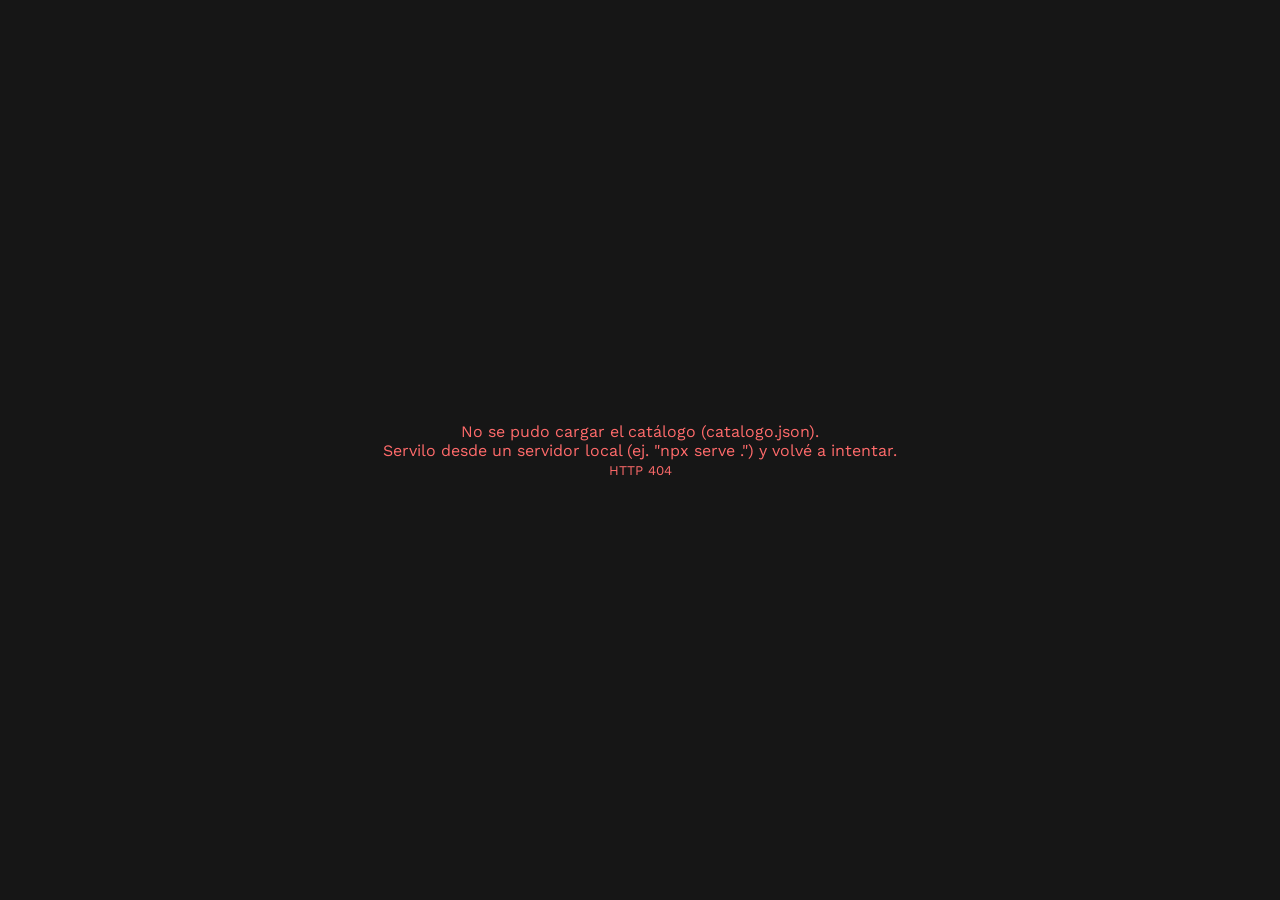
==== index.html @ 42bf4e43 "Initial commit: Catalogo Digital - integramecrosario site" ====
<!doctype html>
<html lang="es">
  <head>
    <meta charset="UTF-8" />
    <meta name="viewport" content="width=device-width, initial-scale=1.0" />
    <title>Catálogo</title>
    <link rel="stylesheet" href="css/styles.css" />
    <link rel="stylesheet" href="css/viewer.css" />
  </head>
  <body>
    <div id="app" class="viewer-stage">
      <p id="loadingMsg" class="viewer-message">Cargando catálogo…</p>
    </div>
    <script type="module" src="js/viewer.js"></script>
  </body>
</html>
---- css/styles.css ----
@import url("https://fonts.googleapis.com/css2?family=Fraunces:opsz,wght@9..144,400;9..144,600;9..144,700&family=Work+Sans:wght@400;500;600&display=swap");

:root {
  --color-stage: #161616;
  --color-stage-alt: #1f1f1f;
  --color-ink: #f5f3ee;
  --color-ink-dim: #b8b5ad;
  --color-accent: #ff6b6b;
  --color-whatsapp: #25d366;
  --font-display: "Fraunces", serif;
  --font-body: "Work Sans", sans-serif;
  --a4-ratio: 210 / 297;
  --catalog-gradient: #2b2b3d;
}

* {
  box-sizing: border-box;
}

html,
body {
  margin: 0;
  padding: 0;
}

body {
  font-family: var(--font-body);
  background: var(--color-stage);
  color: var(--color-ink);
}

button {
  font-family: var(--font-body);
  cursor: pointer;
}

.a4-page {
  position: relative;
  aspect-ratio: var(--a4-ratio);
  background: var(--catalog-gradient);
  box-shadow:
    0 30px 60px -15px rgba(0, 0, 0, 0.6),
    0 10px 20px -8px rgba(0, 0, 0, 0.4);
  border-radius: 4px;
  overflow: hidden;
  display: flex;
  flex-direction: column;
}

.page-header {
  display: flex;
  align-items: center;
  gap: 3%;
  padding: 4% 5% 2%;
  background: rgba(0, 0, 0, 0.18);
}

.page-logo {
  width: 11%;
  aspect-ratio: 1;
  object-fit: contain;
  border-radius: 18%;
  background: rgba(255, 255, 255, 0.85);
  flex-shrink: 0;
}

.page-header-text {
  min-width: 0;
}

.page-header-title {
  margin: 0;
  font-family: var(--font-display);
  font-weight: 600;
  font-size: clamp(0.85rem, 2.4vw, 1.3rem);
  line-height: 1.15;
}

.page-header-subtitle {
  margin: 2px 0 0;
  font-size: clamp(0.55rem, 1.3vw, 0.78rem);
  color: rgba(245, 243, 238, 0.75);
}

.page-canvas {
  position: relative;
  flex: 1;
}

.article-card {
  position: absolute;
  display: flex;
  flex-direction: column;
  background: rgba(20, 20, 20, 0.55);
  border-radius: 10px;
  overflow: hidden;
  box-shadow: 0 8px 18px rgba(0, 0, 0, 0.35);
}

.article-photo {
  width: 100%;
  height: 58%;
  object-fit: cover;
  display: block;
  background: rgba(255, 255, 255, 0.08);
  flex-shrink: 0;
}

.article-photo-placeholder {
  display: flex;
  align-items: center;
  justify-content: center;
  font-size: 0.7rem;
  color: var(--color-ink-dim);
}

.article-info {
  padding: 5% 8%;
  flex: 1;
  display: flex;
  flex-direction: column;
  justify-content: center;
  gap: 2px;
  min-height: 0;
}

.article-description {
  margin: 0;
  font-size: clamp(0.5rem, 1.3vw, 0.82rem);
  line-height: 1.25;
  overflow: hidden;
}

.article-price {
  margin: 0;
  font-family: var(--font-display);
  font-weight: 600;
  font-size: clamp(0.6rem, 1.6vw, 0.95rem);
  color: var(--color-accent);
}

.article-cta {
  margin: 0 8% 6%;
  text-align: center;
  text-decoration: none;
  background: var(--color-whatsapp);
  color: #07210f;
  font-weight: 600;
  font-size: clamp(0.5rem, 1.2vw, 0.78rem);
  padding: 6px 0;
  border-radius: 999px;
  flex-shrink: 0;
}

.page-footer {
  text-align: center;
  padding: 1.5% 0 2%;
  font-size: clamp(0.5rem, 1.1vw, 0.72rem);
  color: rgba(245, 243, 238, 0.55);
  font-family: var(--font-display);
  letter-spacing: 0.04em;
  flex-shrink: 0;
}
---- css/viewer.css ----
html,
body,
.viewer-stage {
  height: 100%;
}

.viewer-stage {
  min-height: 100vh;
  display: flex;
  flex-direction: column;
  align-items: center;
  justify-content: center;
  position: relative;
  overflow: hidden;
}

.viewer-message {
  font-family: var(--font-display);
  font-size: 1rem;
  color: var(--color-ink-dim);
}

.viewer-frame {
  display: flex;
  align-items: center;
  justify-content: center;
  gap: 3vw;
  transition:
    opacity 0.22s ease,
    transform 0.22s ease;
}

.viewer-frame.is-leaving {
  opacity: 0;
  transform: translateX(-14px) scale(0.98);
}

.viewer-frame.is-entering {
  opacity: 0;
  transform: translateX(14px) scale(0.98);
}

.viewer-stage.mode-desktop .a4-page {
  width: min(40vw, calc((100vh - 140px) * 210 / 297));
}

.viewer-stage.mode-mobile .a4-page {
  width: min(92vw, calc((100vh - 140px) * 210 / 297));
}

.viewer-nav {
  display: flex;
  align-items: center;
  gap: 18px;
  margin-top: 22px;
}

.viewer-nav button {
  min-width: 44px;
  min-height: 44px;
  border-radius: 50%;
  border: 1px solid rgba(255, 255, 255, 0.18);
  background: var(--color-stage-alt);
  color: var(--color-ink);
  font-size: 1.1rem;
}

.viewer-nav button:disabled {
  opacity: 0.3;
  cursor: not-allowed;
}

.viewer-error {
  font-family: var(--font-body);
  color: var(--color-accent);
  max-width: 80vw;
  text-align: center;
}
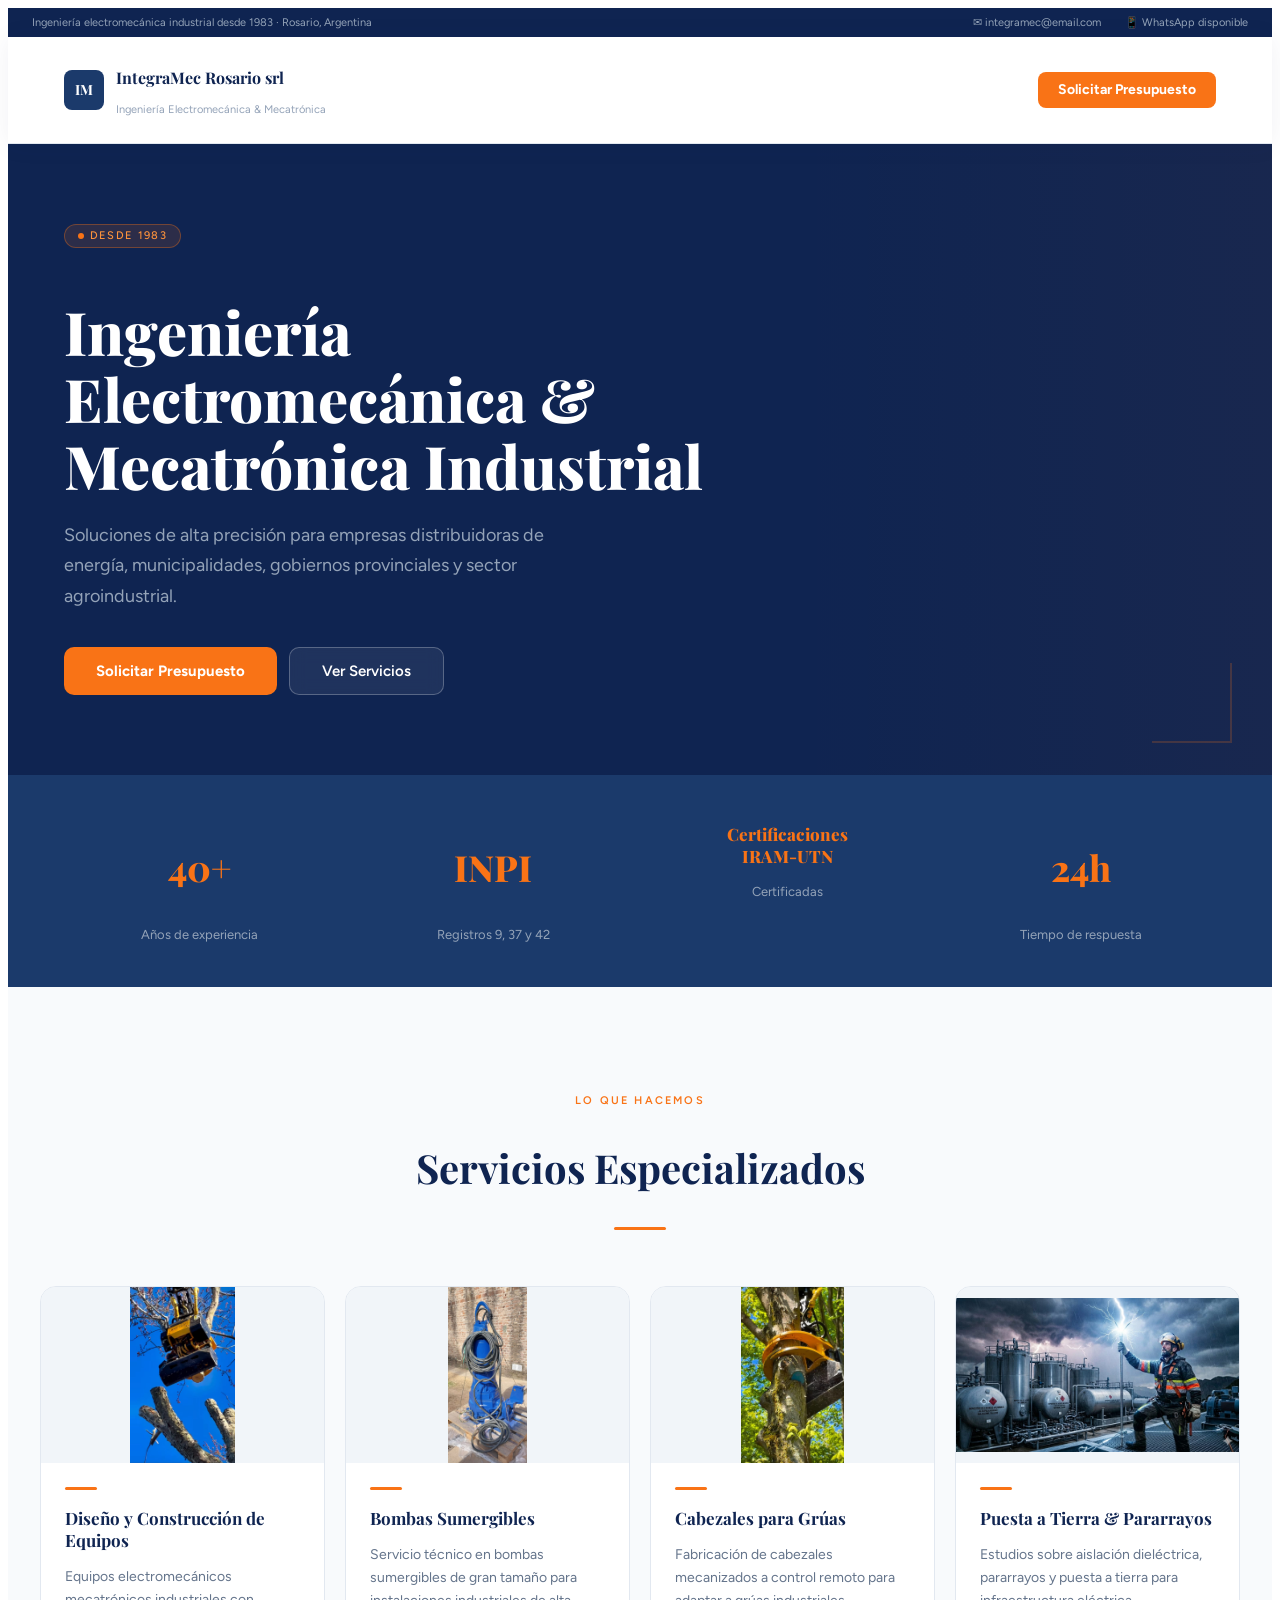
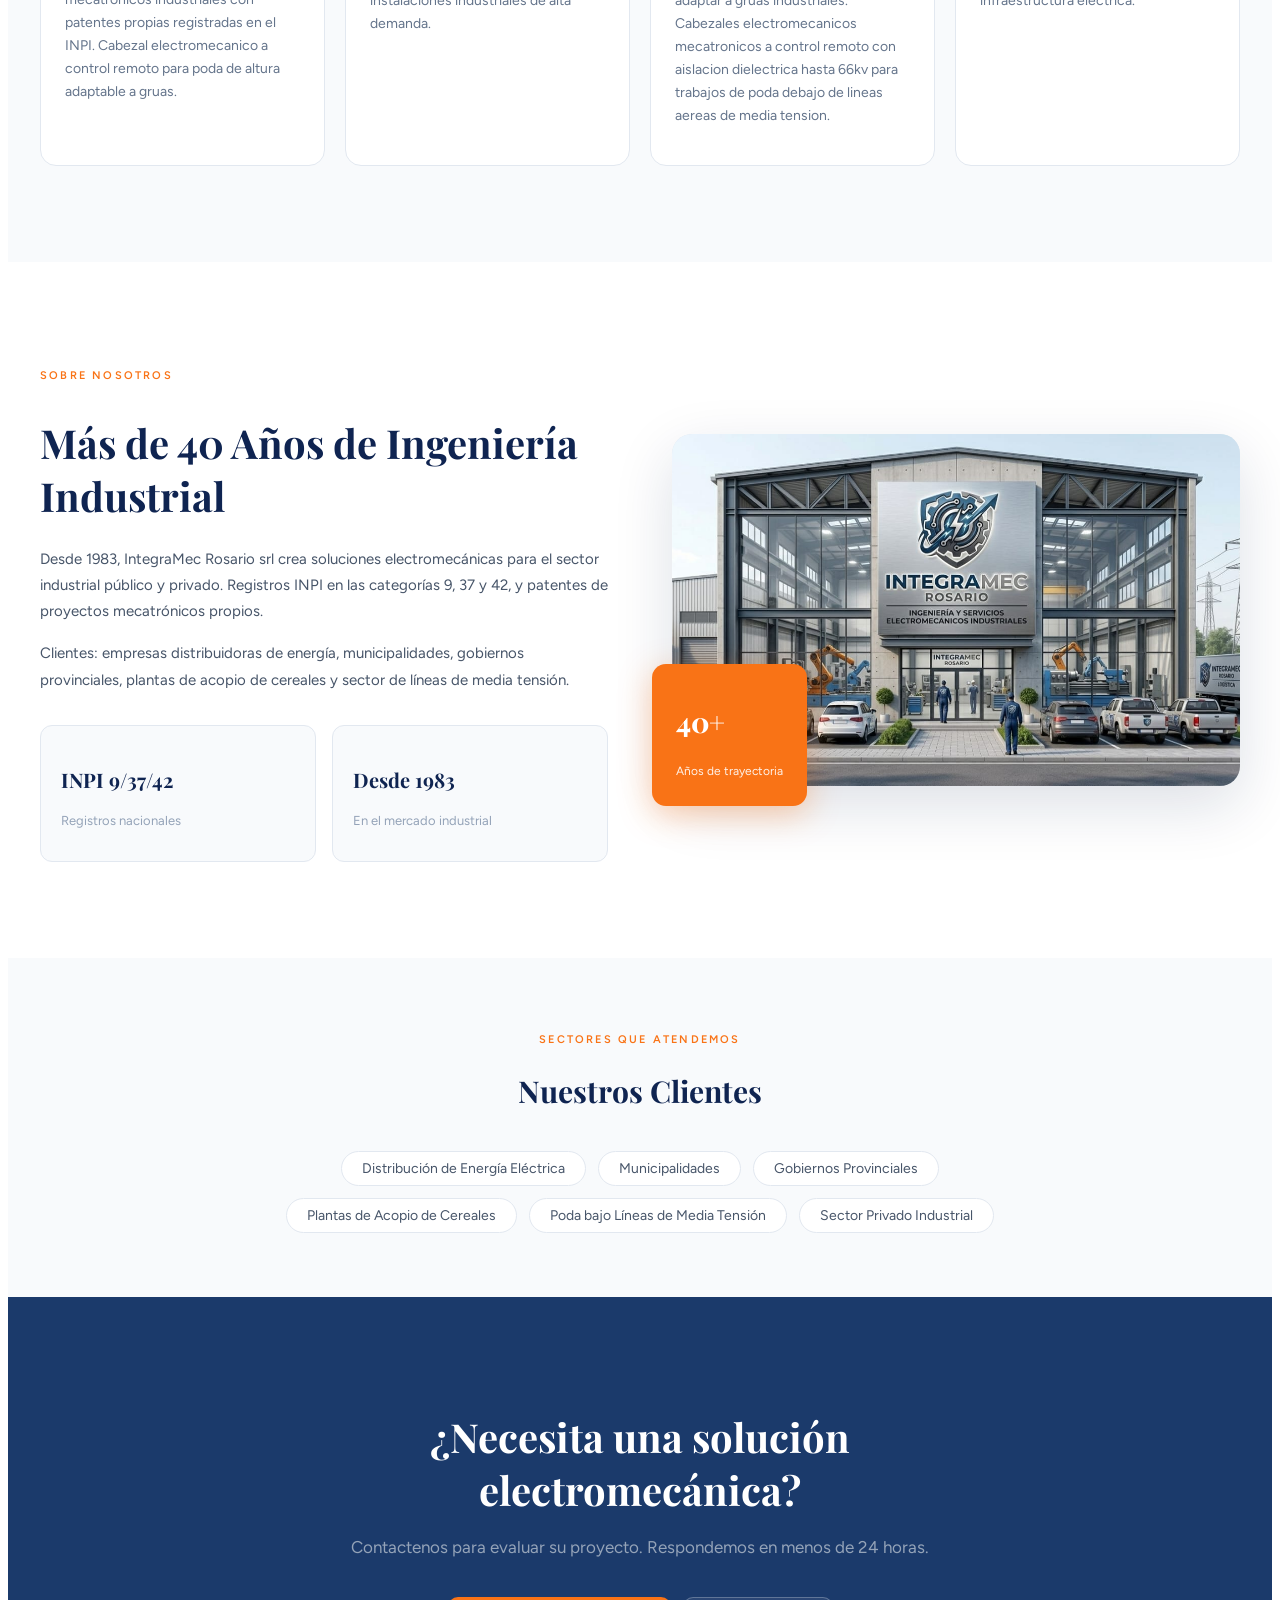
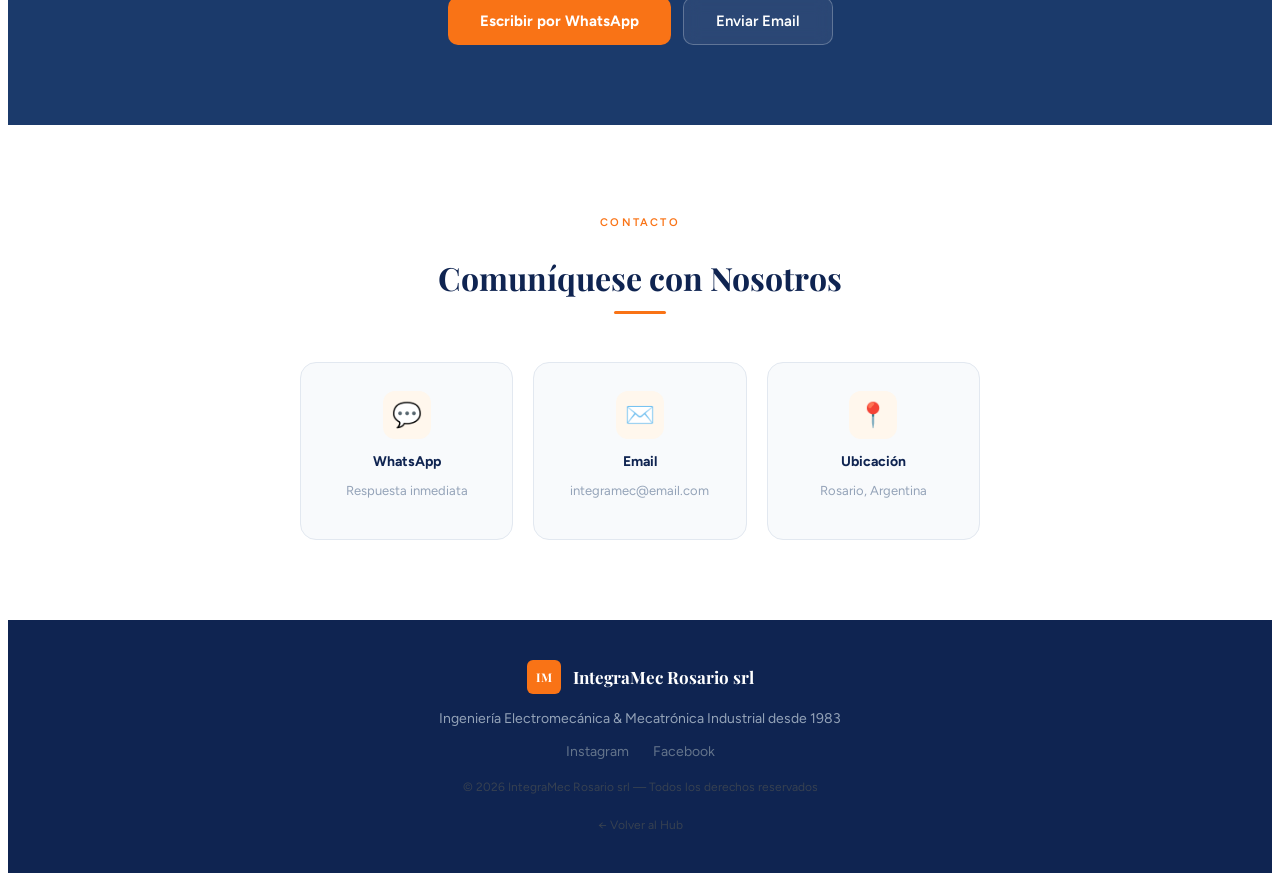
==== commit 272f2c8a: "feat: reemplazar app de catalogo con landing page de IntegraMec Rosario" ====
--- a/index.html
+++ b/index.html
@@ -1,16 +1,396 @@
-<!doctype html>
+<!DOCTYPE html>
 <html lang="es">
-  <head>
-    <meta charset="UTF-8" />
-    <meta name="viewport" content="width=device-width, initial-scale=1.0" />
-    <title>Catálogo</title>
-    <link rel="stylesheet" href="css/styles.css" />
-    <link rel="stylesheet" href="css/viewer.css" />
-  </head>
-  <body>
-    <div id="app" class="viewer-stage">
-      <p id="loadingMsg" class="viewer-message">Cargando catálogo…</p>
-    </div>
-    <script type="module" src="js/viewer.js"></script>
-  </body>
+<head>
+  <meta charset="UTF-8" />
+  <meta name="viewport" content="width=device-width, initial-scale=1.0" />
+  <title>IntegraMec Rosario srl — Ingeniería Electromecánica Industrial</title>
+  <script src="https://cdn.tailwindcss.com"></script>
+  <link rel="preconnect" href="https://fonts.googleapis.com" />
+  <link href="https://fonts.googleapis.com/css2?family=Playfair+Display:wght@600;700;800&family=Figtree:wght@300;400;500;600;700&display=swap" rel="stylesheet" />
+  <style>
+    *, *::before, *::after { box-sizing: border-box; }
+
+    :root {
+      --navy:   #0f2451;
+      --navy-2: #1B3A6B;
+      --orange: #f97316;
+      --ease:   cubic-bezier(0.32, 0.72, 0, 1);
+    }
+
+    body {
+      font-family: 'Figtree', sans-serif;
+      background: #fff;
+      color: #1e293b;
+      -webkit-font-smoothing: antialiased;
+      overflow-x: hidden;
+    }
+
+    h1, h2, h3 { font-family: 'Playfair Display', serif; }
+
+    /* ── Top bar ─────────────────── */
+    .top-bar {
+      background: var(--navy);
+      font-size: 11px;
+      padding: 0.5rem 1.5rem;
+      color: #94a3b8;
+      display: flex;
+      justify-content: space-between;
+      align-items: center;
+      flex-wrap: wrap;
+      gap: 0.5rem;
+    }
+
+    /* ── Sticky nav ──────────────── */
+    .nav-main {
+      background: rgba(255,255,255,0.95);
+      backdrop-filter: blur(16px);
+      border-bottom: 1px solid #e2e8f0;
+      position: sticky;
+      top: 0;
+      z-index: 50;
+      box-shadow: 0 1px 24px rgba(15,36,81,0.06);
+    }
+
+    /* ── Hero ────────────────────── */
+    .hero-section {
+      position: relative;
+      min-height: 620px;
+      display: flex;
+      align-items: center;
+      overflow: hidden;
+      background: var(--navy);
+    }
+    .hero-section img {
+      position: absolute; inset: 0;
+      width: 100%; height: 100%;
+      object-fit: cover;
+      opacity: 0.18;
+    }
+    .hero-overlay {
+      position: absolute; inset: 0;
+      background: linear-gradient(130deg, rgba(15,36,81,0.97) 0%, rgba(15,36,81,0.82) 55%, rgba(15,36,81,0.5) 100%);
+    }
+    /* geometric accent */
+    .hero-section::after {
+      content: '';
+      position: absolute;
+      right: 0; top: 0; bottom: 0;
+      width: 38%;
+      background: linear-gradient(to left, rgba(249,115,22,0.04), transparent);
+      pointer-events: none;
+    }
+
+    /* ── Buttons ─────────────────── */
+    .btn-orange {
+      display: inline-flex; align-items: center; justify-content: center;
+      background: var(--orange); color: #fff;
+      font-family: 'Figtree', sans-serif; font-weight: 700; font-size: 0.9375rem;
+      padding: 0.875rem 2rem; border-radius: 0.625rem;
+      transition: all 0.35s var(--ease);
+      text-decoration: none;
+    }
+    .btn-orange:hover { background: #ea6c0a; transform: translateY(-2px); box-shadow: 0 8px 28px rgba(249,115,22,0.35); }
+    .btn-ghost {
+      display: inline-flex; align-items: center; justify-content: center;
+      border: 1px solid rgba(255,255,255,0.25); color: #fff;
+      font-family: 'Figtree', sans-serif; font-weight: 600; font-size: 0.9375rem;
+      padding: 0.875rem 2rem; border-radius: 0.625rem;
+      background: rgba(255,255,255,0.07); backdrop-filter: blur(8px);
+      transition: all 0.35s var(--ease); text-decoration: none;
+    }
+    .btn-ghost:hover { background: rgba(255,255,255,0.14); }
+
+    /* ── Service card ────────────── */
+    .svc-card {
+      background: #fff;
+      border: 1px solid #e2e8f0;
+      border-radius: 1rem;
+      overflow: hidden;
+      transition: transform 0.45s var(--ease), box-shadow 0.45s var(--ease), border-color 0.35s;
+    }
+    .svc-card:hover {
+      transform: translateY(-6px);
+      box-shadow: 0 20px 50px rgba(15,36,81,0.12);
+      border-color: rgba(249,115,22,0.3);
+    }
+    .svc-card:hover .svc-accent { width: 48px; }
+    .svc-accent {
+      width: 32px; height: 3px; background: var(--orange);
+      border-radius: 2px; margin-bottom: 0.75rem;
+      transition: width 0.4s var(--ease);
+    }
+    .svc-img {
+      height: 11rem; background: #f1f5f9; overflow: hidden;
+    }
+    .svc-img img { width: 100%; height: 100%; object-fit: contain; transition: transform 0.6s var(--ease); }
+    .svc-card:hover .svc-img img { transform: scale(1.05); }
+
+    /* ── Scroll reveal ────────────── */
+    .reveal {
+      opacity: 0; transform: translateY(24px);
+      transition: opacity 0.8s var(--ease), transform 0.8s var(--ease);
+    }
+    .reveal.in { opacity: 1; transform: translateY(0); }
+    .reveal-d1 { transition-delay: 0.08s; }
+    .reveal-d2 { transition-delay: 0.16s; }
+    .reveal-d3 { transition-delay: 0.24s; }
+    .reveal-d4 { transition-delay: 0.32s; }
+
+    /* ── Scrollbar hide ───────────── */
+    ::-webkit-scrollbar { display: none; }
+    * { scrollbar-width: none; }
+
+    /* ── Eyebrow ─────────────────── */
+    .eyebrow {
+      font-size: 11px; text-transform: uppercase;
+      letter-spacing: 0.2em; font-weight: 600; font-family: 'Figtree', sans-serif;
+    }
+
+    /* ── Badge strip ─────────────── */
+    .badge {
+      display: inline-flex; align-items: center; gap: 0.375rem;
+      font-size: 11px; font-family: 'Figtree', sans-serif;
+      font-weight: 500; text-transform: uppercase; letter-spacing: 0.12em;
+      padding: 0.3rem 0.8rem; border-radius: 9999px;
+      border: 1px solid;
+    }
+
+    /* ── Section divider ─────────── */
+    .section-rule {
+      width: 52px; height: 3px; background: var(--orange);
+      border-radius: 2px; margin: 0.75rem auto 0;
+    }
+  </style>
+</head>
+<body>
+
+  <!-- Top bar -->
+  <div class="top-bar">
+    <span>Ingeniería electromecánica industrial desde 1983 · Rosario, Argentina</span>
+    <div style="display:flex;gap:1.5rem;">
+      <span>✉ integramec@email.com</span>
+      <a href="https://wa.me/5493471683013" target="_blank" rel="noopener noreferrer" style="color:inherit;text-decoration:none;">📱 WhatsApp disponible</a>
+    </div>
+  </div>
+
+  <!-- Navbar -->
+  <nav class="nav-main">
+    <div style="max-width:1200px;margin:0 auto;padding:1rem 1.5rem;display:flex;align-items:center;justify-content:space-between;flex-wrap:wrap;gap:1rem;">
+      <div style="display:flex;align-items:center;gap:0.75rem;">
+        <div style="width:40px;height:40px;background:var(--navy-2);border-radius:8px;display:flex;align-items:center;justify-content:center;flex-shrink:0;">
+          <span style="color:#fff;font-family:'Playfair Display',serif;font-weight:700;font-size:14px;">IM</span>
+        </div>
+        <div>
+          <p style="font-family:'Playfair Display',serif;font-weight:700;color:var(--navy);font-size:1rem;line-height:1.1;">IntegraMec Rosario srl</p>
+          <p style="font-size:11px;color:#94a3b8;font-family:'Figtree',sans-serif;">Ingeniería Electromecánica &amp; Mecatrónica</p>
+        </div>
+      </div>
+      <div style="display:none;" class="md-links">
+        <a href="#servicios" style="font-size:0.875rem;color:#475569;text-decoration:none;font-weight:500;transition:color 0.2s;" onmouseover="this.style.color='#0f2451'" onmouseout="this.style.color='#475569'">Servicios</a>
+        <a href="#nosotros"  style="font-size:0.875rem;color:#475569;text-decoration:none;font-weight:500;margin-left:1.5rem;" onmouseover="this.style.color='#0f2451'" onmouseout="this.style.color='#475569'">Nosotros</a>
+        <a href="#contacto"  style="font-size:0.875rem;color:#475569;text-decoration:none;font-weight:500;margin-left:1.5rem;" onmouseover="this.style.color='#0f2451'" onmouseout="this.style.color='#475569'">Contacto</a>
+      </div>
+      <a href="#contacto" class="btn-orange" style="font-size:0.875rem;padding:0.6rem 1.25rem;border-radius:0.5rem;">Solicitar Presupuesto</a>
+    </div>
+  </nav>
+
+  <!-- Hero -->
+  <section class="hero-section">
+    <img src="img/hero.jpg" alt="IntegraMec Rosario" onerror="this.style.display='none'" />
+    <div class="hero-overlay"></div>
+    <div style="position:relative;z-index:10;max-width:1200px;margin:0 auto;padding:5rem 1.5rem;width:100%;">
+      <div style="max-width:680px;">
+        <div class="reveal" style="margin-bottom:1.5rem;">
+          <span class="badge" style="color:#fb923c;border-color:rgba(249,115,22,0.35);background:rgba(249,115,22,0.12);">
+            <span style="width:6px;height:6px;border-radius:50%;background:#f97316;display:block;"></span>
+            Desde 1983
+          </span>
+        </div>
+        <h1 class="reveal reveal-d1" style="font-size:clamp(2.25rem,5.5vw,3.75rem);color:#fff;line-height:1.12;font-weight:800;margin-bottom:1.25rem;">
+          Ingeniería Electromecánica &amp;<br/>Mecatrónica Industrial
+        </h1>
+        <p class="reveal reveal-d2" style="font-size:1.125rem;color:#94a3b8;line-height:1.7;margin-bottom:2.25rem;max-width:540px;">
+          Soluciones de alta precisión para empresas distribuidoras de energía, municipalidades, gobiernos provinciales y sector agroindustrial.
+        </p>
+        <div class="reveal reveal-d3" style="display:flex;flex-wrap:wrap;gap:0.75rem;">
+          <a href="#contacto" class="btn-orange">Solicitar Presupuesto</a>
+          <a href="#servicios" class="btn-ghost">Ver Servicios</a>
+        </div>
+      </div>
+    </div>
+    <!-- Geometric corner accent -->
+    <div aria-hidden="true" style="position:absolute;bottom:2rem;right:2.5rem;width:80px;height:80px;border-right:2px solid rgba(249,115,22,0.2);border-bottom:2px solid rgba(249,115,22,0.2);"></div>
+  </section>
+
+  <!-- Stats strip -->
+  <div style="background:var(--navy-2);">
+    <div style="max-width:1200px;margin:0 auto;padding:2rem 1.5rem;display:grid;grid-template-columns:repeat(auto-fit,minmax(140px,1fr));gap:1.5rem;text-align:center;">
+      <div class="reveal"><p style="font-family:'Playfair Display',serif;font-size:2.25rem;font-weight:800;color:#f97316;">40+</p><p style="font-size:0.8125rem;color:#94a3b8;margin-top:0.25rem;">Años de experiencia</p></div>
+      <div class="reveal reveal-d1"><p style="font-family:'Playfair Display',serif;font-size:2.25rem;font-weight:800;color:#f97316;">INPI</p><p style="font-size:0.8125rem;color:#94a3b8;margin-top:0.25rem;">Registros 9, 37 y 42</p></div>
+      <div class="reveal reveal-d2"><p style="font-family:'Playfair Display',serif;font-size:1.0625rem;font-weight:800;color:#f97316;line-height:1.25;">Certificaciones<br/>IRAM-UTN</p><p style="font-size:0.8125rem;color:#94a3b8;margin-top:0.25rem;">Certificadas</p></div>
+      <div class="reveal reveal-d3"><p style="font-family:'Playfair Display',serif;font-size:2.25rem;font-weight:800;color:#f97316;">24h</p><p style="font-size:0.8125rem;color:#94a3b8;margin-top:0.25rem;">Tiempo de respuesta</p></div>
+    </div>
+  </div>
+
+  <!-- Servicios -->
+  <section id="servicios" style="padding:6rem 1.5rem;background:#f8fafc;">
+    <div style="max-width:1200px;margin:0 auto;">
+      <div class="reveal" style="text-align:center;margin-bottom:3.5rem;">
+        <p class="eyebrow" style="color:var(--orange);margin-bottom:0.5rem;">Lo que hacemos</p>
+        <h2 style="font-size:clamp(1.75rem,4vw,2.5rem);color:var(--navy);">Servicios Especializados</h2>
+        <div class="section-rule"></div>
+      </div>
+      <div style="display:grid;grid-template-columns:repeat(auto-fit,minmax(240px,1fr));gap:1.25rem;">
+
+        <div class="svc-card reveal">
+          <div class="svc-img"><img src="img/WhatsApp Image 2026-06-16 at 14.30.31.jpeg" alt="Diseño y construcción" onerror="this.parentElement.style.background='#dbeafe'" /></div>
+          <div style="padding:1.5rem;">
+            <div class="svc-accent"></div>
+            <h3 style="font-size:1.0625rem;color:var(--navy);margin-bottom:0.5rem;">Diseño y Construcción de Equipos</h3>
+            <p style="font-size:0.875rem;color:#64748b;line-height:1.65;">Equipos electromecánicos mecatrónicos industriales con patentes propias registradas en el INPI. Cabezal electromecanico a control remoto para poda de altura adaptable a gruas.</p>
+          </div>
+        </div>
+
+        <div class="svc-card reveal reveal-d1">
+          <div class="svc-img"><img src="img/WhatsApp Image 2026-06-16 at 14.56.50.jpeg" alt="Bombas sumergibles" onerror="this.parentElement.style.background='#dbeafe'" /></div>
+          <div style="padding:1.5rem;">
+            <div class="svc-accent"></div>
+            <h3 style="font-size:1.0625rem;color:var(--navy);margin-bottom:0.5rem;">Bombas Sumergibles</h3>
+            <p style="font-size:0.875rem;color:#64748b;line-height:1.65;">Servicio técnico en bombas sumergibles de gran tamaño para instalaciones industriales de alta demanda.</p>
+          </div>
+        </div>
+
+        <div class="svc-card reveal reveal-d2">
+          <div class="svc-img"><img src="img/WhatsApp Image 2026-06-16 at 14.35.57.jpeg" alt="Cabezales para grúas" onerror="this.parentElement.style.background='#dbeafe'" /></div>
+          <div style="padding:1.5rem;">
+            <div class="svc-accent"></div>
+            <h3 style="font-size:1.0625rem;color:var(--navy);margin-bottom:0.5rem;">Cabezales para Grúas</h3>
+            <p style="font-size:0.875rem;color:#64748b;line-height:1.65;">Fabricación de cabezales mecanizados a control remoto para adaptar a grúas industriales. Cabezales electromecanicos mecatronicos a control remoto con aislacion dielectrica hasta 66kv para trabajos de poda debajo de lineas aereas de media tension.</p>
+          </div>
+        </div>
+
+        <div class="svc-card reveal reveal-d3">
+          <div class="svc-img"><img src="img/WhatsApp Image 2026-06-16 at 15.20.42.jpeg" alt="Puesta a tierra" onerror="this.parentElement.style.background='#dbeafe'" /></div>
+          <div style="padding:1.5rem;">
+            <div class="svc-accent"></div>
+            <h3 style="font-size:1.0625rem;color:var(--navy);margin-bottom:0.5rem;">Puesta a Tierra &amp; Pararrayos</h3>
+            <p style="font-size:0.875rem;color:#64748b;line-height:1.65;">Estudios sobre aislación dieléctrica, pararrayos y puesta a tierra para infraestructura eléctrica.</p>
+          </div>
+        </div>
+      </div>
+    </div>
+  </section>
+
+  <!-- Nosotros -->
+  <section id="nosotros" style="padding:6rem 1.5rem;background:#fff;">
+    <div style="max-width:1200px;margin:0 auto;display:grid;grid-template-columns:repeat(auto-fit,minmax(300px,1fr));gap:4rem;align-items:center;">
+      <div class="reveal">
+        <p class="eyebrow" style="color:var(--orange);margin-bottom:0.75rem;">Sobre nosotros</p>
+        <h2 style="font-size:clamp(1.75rem,4vw,2.5rem);color:var(--navy);margin-bottom:1.5rem;">Más de 40 Años de Ingeniería Industrial</h2>
+        <p style="font-size:0.9375rem;color:#475569;line-height:1.75;margin-bottom:1rem;">
+          Desde 1983, IntegraMec Rosario srl crea soluciones electromecánicas para el sector industrial público y privado. Registros INPI en las categorías 9, 37 y 42, y patentes de proyectos mecatrónicos propios.
+        </p>
+        <p style="font-size:0.9375rem;color:#475569;line-height:1.75;margin-bottom:2rem;">
+          Clientes: empresas distribuidoras de energía, municipalidades, gobiernos provinciales, plantas de acopio de cereales y sector de líneas de media tensión.
+        </p>
+        <div style="display:grid;grid-template-columns:1fr 1fr;gap:1rem;">
+          <div style="background:#f8fafc;border:1px solid #e2e8f0;border-radius:0.75rem;padding:1.25rem;">
+            <p style="font-family:'Playfair Display',serif;font-weight:700;color:var(--navy);font-size:1.25rem;">INPI 9/37/42</p>
+            <p style="font-size:0.8125rem;color:#94a3b8;margin-top:0.25rem;">Registros nacionales</p>
+          </div>
+          <div style="background:#f8fafc;border:1px solid #e2e8f0;border-radius:0.75rem;padding:1.25rem;">
+            <p style="font-family:'Playfair Display',serif;font-weight:700;color:var(--navy);font-size:1.25rem;">Desde 1983</p>
+            <p style="font-size:0.8125rem;color:#94a3b8;margin-top:0.25rem;">En el mercado industrial</p>
+          </div>
+        </div>
+      </div>
+      <div class="reveal reveal-d2" style="position:relative;">
+        <div style="border-radius:1.25rem;overflow:hidden;background:#e2e8f0;height:22rem;box-shadow:0 20px 60px rgba(15,36,81,0.14);">
+          <img src="img/WhatsApp Image 2026-06-05 at 17.54.02.jpeg" alt="IntegraMec equipo" style="width:100%;height:100%;object-fit:cover;" />
+        </div>
+        <div style="position:absolute;bottom:-1.25rem;left:-1.25rem;background:var(--orange);color:#fff;border-radius:0.875rem;padding:1rem 1.5rem;box-shadow:0 8px 32px rgba(249,115,22,0.35);">
+          <p style="font-family:'Playfair Display',serif;font-size:1.75rem;font-weight:800;line-height:1;">40+</p>
+          <p style="font-size:0.75rem;margin-top:0.25rem;opacity:0.9;">Años de trayectoria</p>
+        </div>
+      </div>
+    </div>
+  </section>
+
+  <!-- Clientes -->
+  <section style="padding:4rem 1.5rem;background:#f8fafc;">
+    <div style="max-width:1200px;margin:0 auto;text-align:center;">
+      <p class="eyebrow reveal" style="color:var(--orange);margin-bottom:0.75rem;">Sectores que atendemos</p>
+      <h2 class="reveal reveal-d1" style="font-size:1.875rem;color:var(--navy);margin-bottom:2.5rem;">Nuestros Clientes</h2>
+      <div class="reveal reveal-d2" style="display:flex;flex-wrap:wrap;justify-content:center;gap:0.75rem;max-width:800px;margin:0 auto;">
+        <span style="background:#fff;border:1px solid #e2e8f0;color:#475569;font-size:0.875rem;padding:0.5rem 1.25rem;border-radius:9999px;font-family:'Figtree',sans-serif;">Distribución de Energía Eléctrica</span>
+        <span style="background:#fff;border:1px solid #e2e8f0;color:#475569;font-size:0.875rem;padding:0.5rem 1.25rem;border-radius:9999px;font-family:'Figtree',sans-serif;">Municipalidades</span>
+        <span style="background:#fff;border:1px solid #e2e8f0;color:#475569;font-size:0.875rem;padding:0.5rem 1.25rem;border-radius:9999px;font-family:'Figtree',sans-serif;">Gobiernos Provinciales</span>
+        <span style="background:#fff;border:1px solid #e2e8f0;color:#475569;font-size:0.875rem;padding:0.5rem 1.25rem;border-radius:9999px;font-family:'Figtree',sans-serif;">Plantas de Acopio de Cereales</span>
+        <span style="background:#fff;border:1px solid #e2e8f0;color:#475569;font-size:0.875rem;padding:0.5rem 1.25rem;border-radius:9999px;font-family:'Figtree',sans-serif;">Poda bajo Líneas de Media Tensión</span>
+        <span style="background:#fff;border:1px solid #e2e8f0;color:#475569;font-size:0.875rem;padding:0.5rem 1.25rem;border-radius:9999px;font-family:'Figtree',sans-serif;">Sector Privado Industrial</span>
+      </div>
+    </div>
+  </section>
+
+  <!-- CTA Banner -->
+  <section style="background:var(--navy-2);padding:5rem 1.5rem;">
+    <div style="max-width:720px;margin:0 auto;text-align:center;">
+      <h2 class="reveal" style="font-size:clamp(1.75rem,4vw,2.5rem);color:#fff;margin-bottom:1rem;">¿Necesita una solución electromecánica?</h2>
+      <p class="reveal reveal-d1" style="color:#94a3b8;font-size:1.0625rem;margin-bottom:2.25rem;line-height:1.65;">Contactenos para evaluar su proyecto. Respondemos en menos de 24 horas.</p>
+      <div class="reveal reveal-d2" style="display:flex;flex-wrap:wrap;gap:0.75rem;justify-content:center;">
+        <a href="https://wa.me/5493471683013" target="_blank" rel="noopener noreferrer" class="btn-orange">Escribir por WhatsApp</a>
+        <a href="mailto:integramec@email.com" class="btn-ghost">Enviar Email</a>
+      </div>
+    </div>
+  </section>
+
+  <!-- Contacto -->
+  <section id="contacto" style="padding:5rem 1.5rem;background:#fff;">
+    <div style="max-width:1200px;margin:0 auto;text-align:center;">
+      <p class="eyebrow reveal" style="color:var(--orange);margin-bottom:0.5rem;">Contacto</p>
+      <h2 class="reveal reveal-d1" style="font-size:2rem;color:var(--navy);margin-bottom:0.5rem;">Comuníquese con Nosotros</h2>
+      <div class="reveal reveal-d2 section-rule" style="margin-bottom:3rem;"></div>
+      <div class="reveal reveal-d3" style="display:grid;grid-template-columns:repeat(auto-fit,minmax(180px,1fr));gap:1.25rem;max-width:680px;margin:0 auto;">
+        <div style="background:#f8fafc;border:1px solid #e2e8f0;border-radius:1rem;padding:1.75rem;text-align:center;">
+          <div style="width:48px;height:48px;background:#fff7ed;border-radius:0.75rem;display:flex;align-items:center;justify-content:center;margin:0 auto 0.75rem;font-size:1.5rem;">💬</div>
+          <p style="font-weight:700;color:var(--navy);font-size:0.875rem;margin-bottom:0.25rem;">WhatsApp</p>
+          <p style="font-size:0.8125rem;color:#94a3b8;">Respuesta inmediata</p>
+        </div>
+        <div style="background:#f8fafc;border:1px solid #e2e8f0;border-radius:1rem;padding:1.75rem;text-align:center;">
+          <div style="width:48px;height:48px;background:#fff7ed;border-radius:0.75rem;display:flex;align-items:center;justify-content:center;margin:0 auto 0.75rem;font-size:1.5rem;">✉️</div>
+          <p style="font-weight:700;color:var(--navy);font-size:0.875rem;margin-bottom:0.25rem;">Email</p>
+          <p style="font-size:0.8125rem;color:#94a3b8;">integramec@email.com</p>
+        </div>
+        <div style="background:#f8fafc;border:1px solid #e2e8f0;border-radius:1rem;padding:1.75rem;text-align:center;">
+          <div style="width:48px;height:48px;background:#fff7ed;border-radius:0.75rem;display:flex;align-items:center;justify-content:center;margin:0 auto 0.75rem;font-size:1.5rem;">📍</div>
+          <p style="font-weight:700;color:var(--navy);font-size:0.875rem;margin-bottom:0.25rem;">Ubicación</p>
+          <p style="font-size:0.8125rem;color:#94a3b8;">Rosario, Argentina</p>
+        </div>
+      </div>
+    </div>
+  </section>
+
+  <!-- Footer -->
+  <footer style="background:var(--navy);color:#94a3b8;padding:2.5rem 1.5rem;text-align:center;">
+    <div style="display:flex;align-items:center;justify-content:center;gap:0.75rem;margin-bottom:1rem;">
+      <div style="width:34px;height:34px;background:var(--orange);border-radius:6px;display:flex;align-items:center;justify-content:center;font-family:'Playfair Display',serif;font-weight:700;font-size:12px;color:#fff;">IM</div>
+      <span style="font-family:'Playfair Display',serif;font-weight:700;font-size:1.0625rem;color:#fff;">IntegraMec Rosario srl</span>
+    </div>
+    <p style="font-size:0.875rem;margin-bottom:1rem;">Ingeniería Electromecánica &amp; Mecatrónica Industrial desde 1983</p>
+    <div style="display:flex;justify-content:center;gap:1.5rem;margin-bottom:1.25rem;">
+      <a href="#" style="color:#64748b;text-decoration:none;font-size:0.875rem;transition:color 0.2s;" onmouseover="this.style.color='#fff'" onmouseout="this.style.color='#64748b'">Instagram</a>
+      <a href="#" style="color:#64748b;text-decoration:none;font-size:0.875rem;" onmouseover="this.style.color='#fff'" onmouseout="this.style.color='#64748b'">Facebook</a>
+    </div>
+    <p style="font-size:0.75rem;color:#374151;">© 2026 IntegraMec Rosario srl — Todos los derechos reservados</p>
+    <a href="index.html" style="display:inline-block;margin-top:0.75rem;font-size:0.75rem;color:#374151;text-decoration:none;" onmouseover="this.style.color='#64748b'" onmouseout="this.style.color='#374151'">← Volver al Hub</a>
+  </footer>
+
+  <script>
+    const io = new IntersectionObserver(
+      e => e.forEach(x => { if (x.isIntersecting) x.target.classList.add('in'); }),
+      { threshold: 0.10, rootMargin: '0px 0px -30px 0px' }
+    );
+    document.querySelectorAll('.reveal').forEach(el => io.observe(el));
+  </script>
+</body>
 </html>
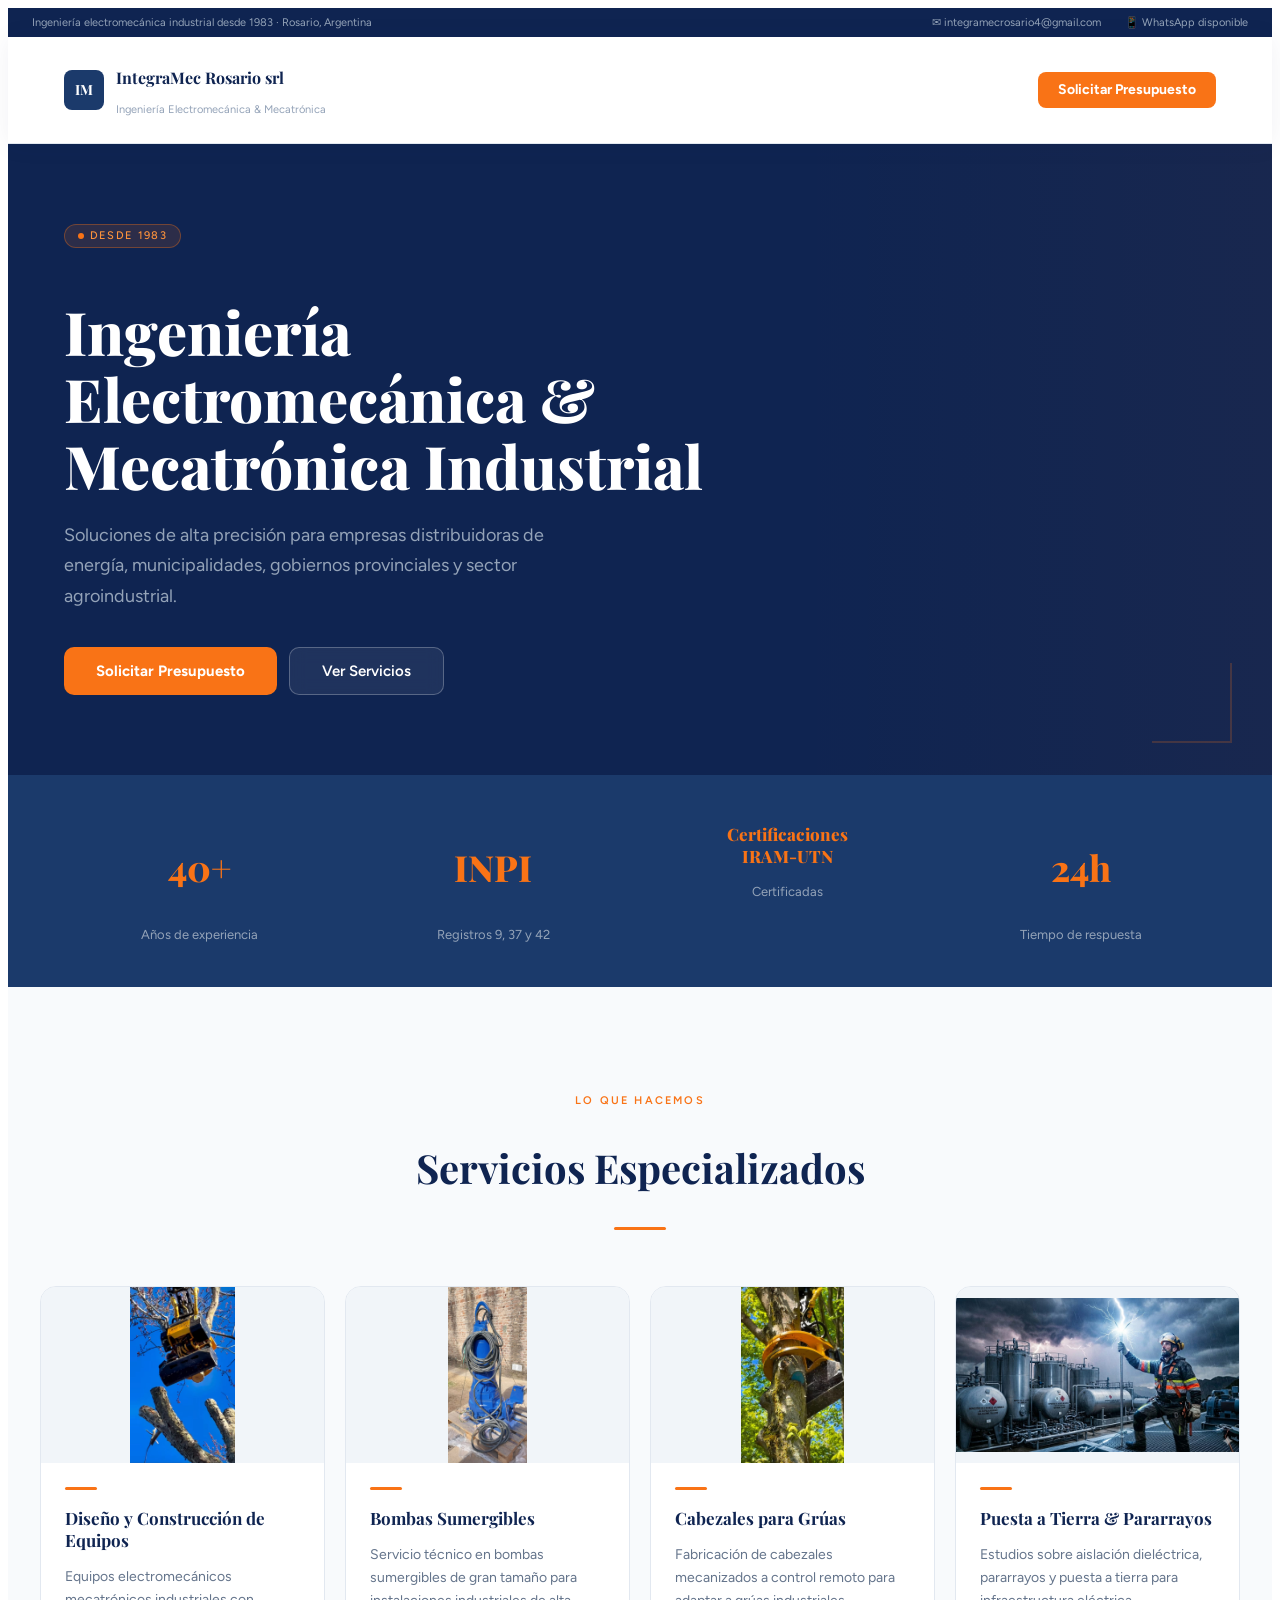
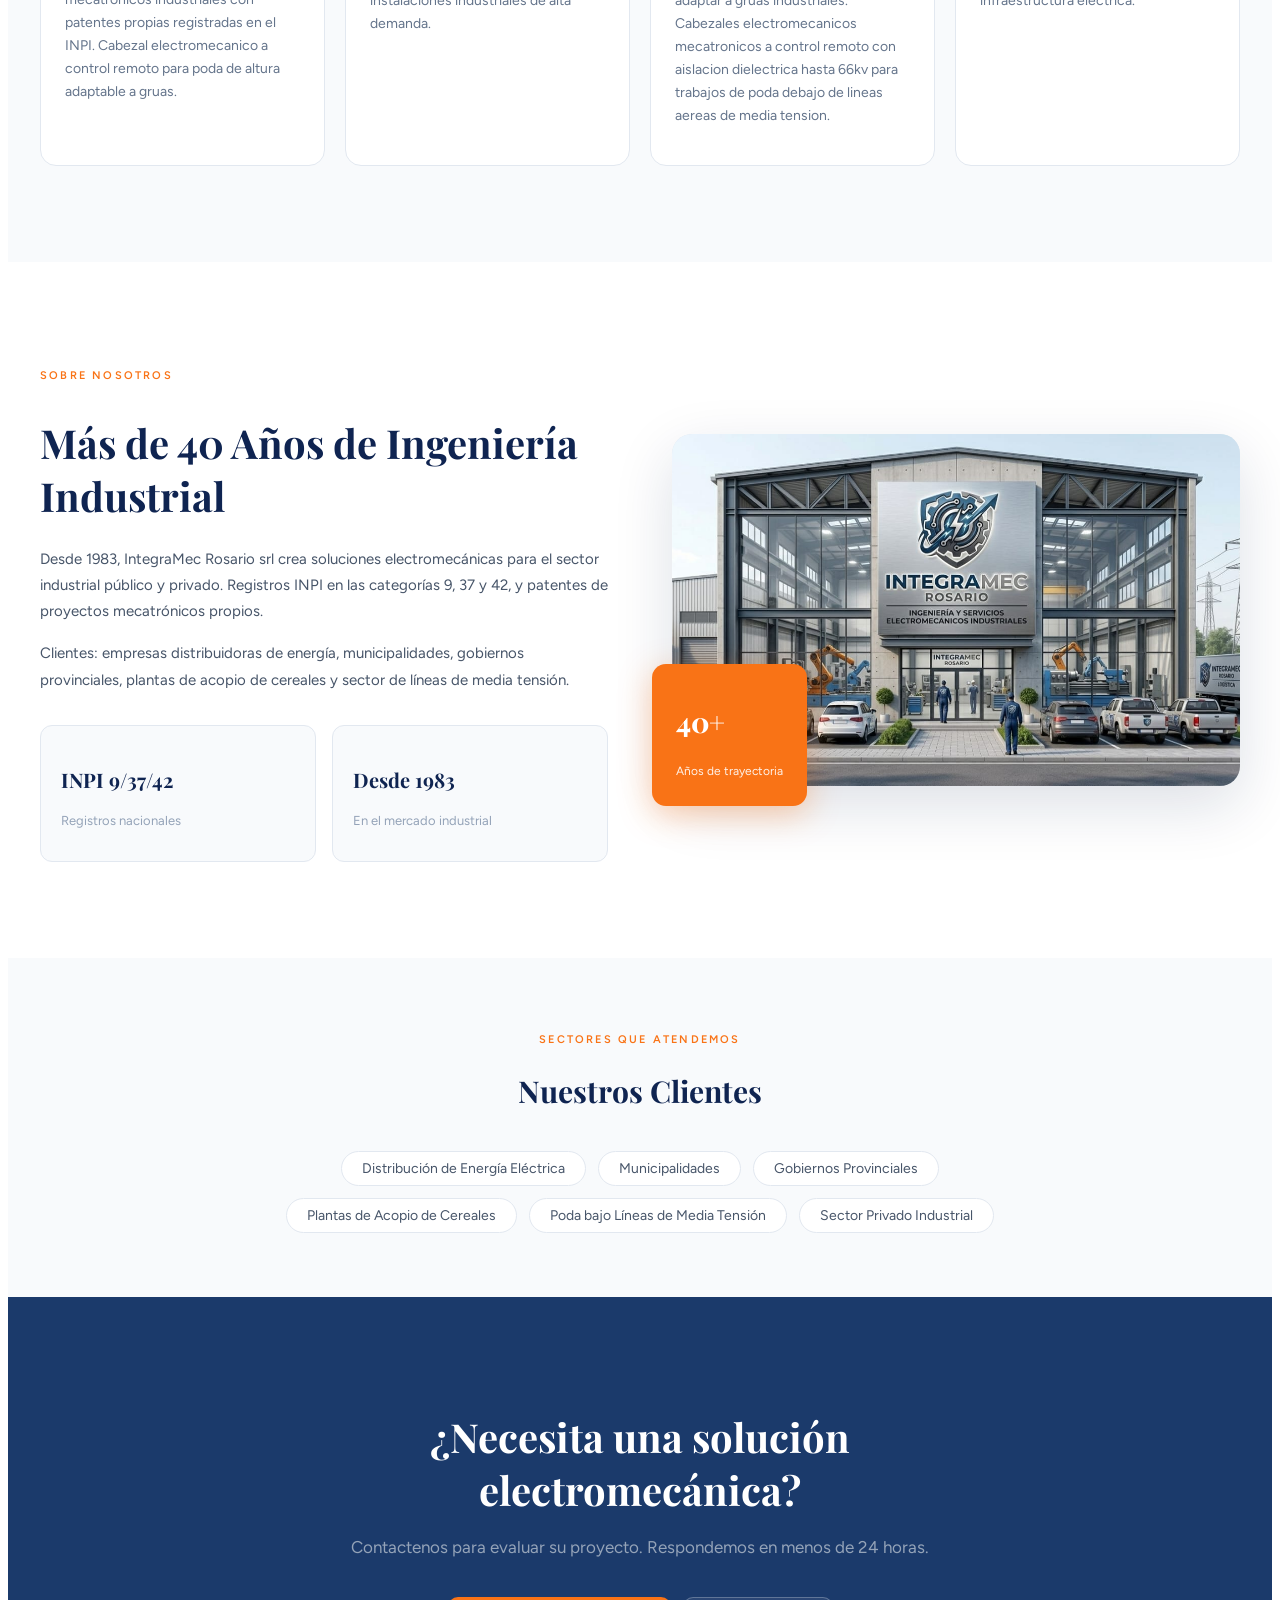
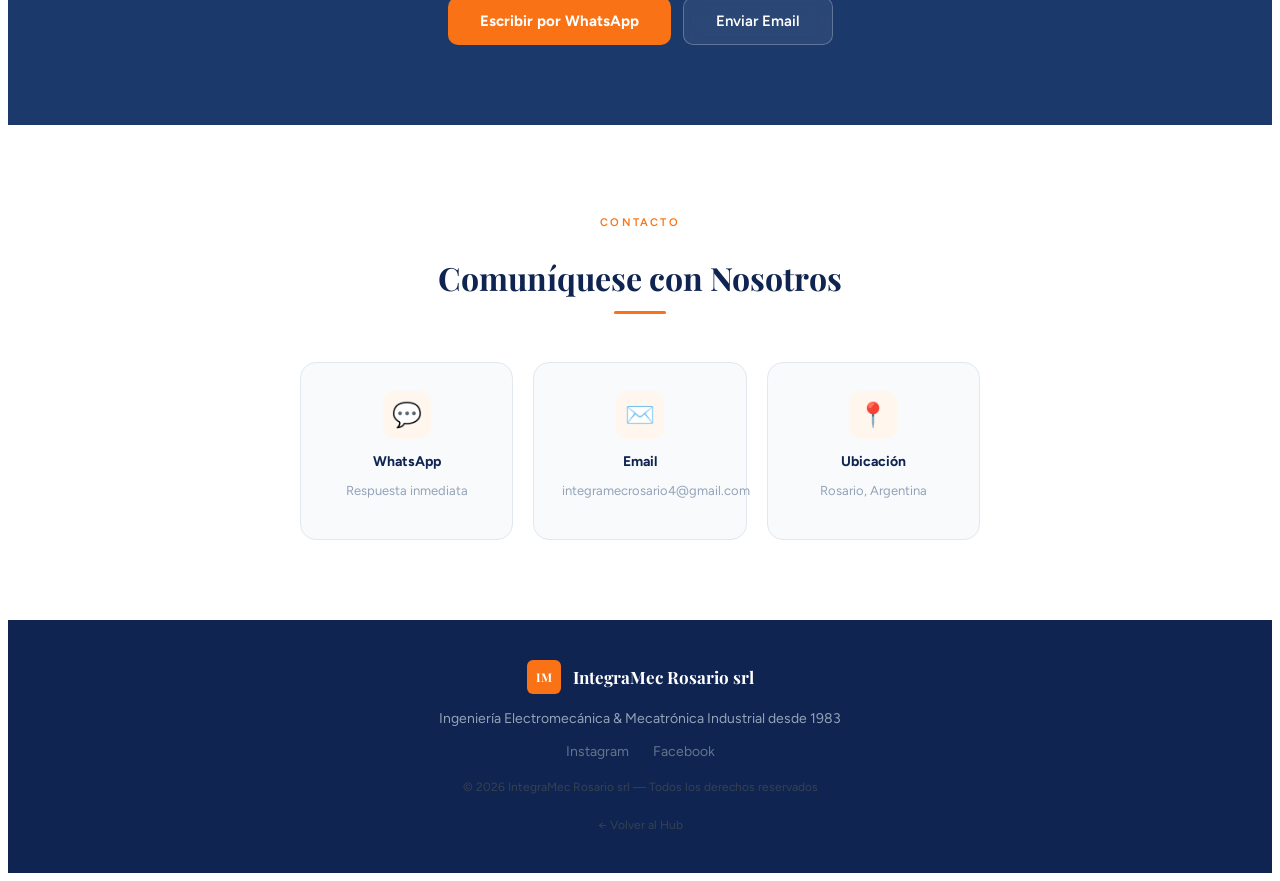
==== commit 9ec6da1e: "feat: actualizar WhatsApp y email de contacto" ====
--- a/index.html
+++ b/index.html
@@ -168,8 +168,8 @@
   <div class="top-bar">
     <span>Ingeniería electromecánica industrial desde 1983 · Rosario, Argentina</span>
     <div style="display:flex;gap:1.5rem;">
-      <span>✉ integramec@email.com</span>
-      <a href="https://wa.me/5493471683013" target="_blank" rel="noopener noreferrer" style="color:inherit;text-decoration:none;">📱 WhatsApp disponible</a>
+      <span>✉ integramecrosario4@gmail.com</span>
+      <a href="https://wa.me/5493412544017" target="_blank" rel="noopener noreferrer" style="color:inherit;text-decoration:none;">📱 WhatsApp disponible</a>
     </div>
   </div>
 
@@ -338,8 +338,8 @@
       <h2 class="reveal" style="font-size:clamp(1.75rem,4vw,2.5rem);color:#fff;margin-bottom:1rem;">¿Necesita una solución electromecánica?</h2>
       <p class="reveal reveal-d1" style="color:#94a3b8;font-size:1.0625rem;margin-bottom:2.25rem;line-height:1.65;">Contactenos para evaluar su proyecto. Respondemos en menos de 24 horas.</p>
       <div class="reveal reveal-d2" style="display:flex;flex-wrap:wrap;gap:0.75rem;justify-content:center;">
-        <a href="https://wa.me/5493471683013" target="_blank" rel="noopener noreferrer" class="btn-orange">Escribir por WhatsApp</a>
-        <a href="mailto:integramec@email.com" class="btn-ghost">Enviar Email</a>
+        <a href="https://wa.me/5493412544017" target="_blank" rel="noopener noreferrer" class="btn-orange">Escribir por WhatsApp</a>
+        <a href="mailto:integramecrosario4@gmail.com" class="btn-ghost">Enviar Email</a>
       </div>
     </div>
   </section>
@@ -359,7 +359,7 @@
         <div style="background:#f8fafc;border:1px solid #e2e8f0;border-radius:1rem;padding:1.75rem;text-align:center;">
           <div style="width:48px;height:48px;background:#fff7ed;border-radius:0.75rem;display:flex;align-items:center;justify-content:center;margin:0 auto 0.75rem;font-size:1.5rem;">✉️</div>
           <p style="font-weight:700;color:var(--navy);font-size:0.875rem;margin-bottom:0.25rem;">Email</p>
-          <p style="font-size:0.8125rem;color:#94a3b8;">integramec@email.com</p>
+          <p style="font-size:0.8125rem;color:#94a3b8;">integramecrosario4@gmail.com</p>
         </div>
         <div style="background:#f8fafc;border:1px solid #e2e8f0;border-radius:1rem;padding:1.75rem;text-align:center;">
           <div style="width:48px;height:48px;background:#fff7ed;border-radius:0.75rem;display:flex;align-items:center;justify-content:center;margin:0 auto 0.75rem;font-size:1.5rem;">📍</div>
